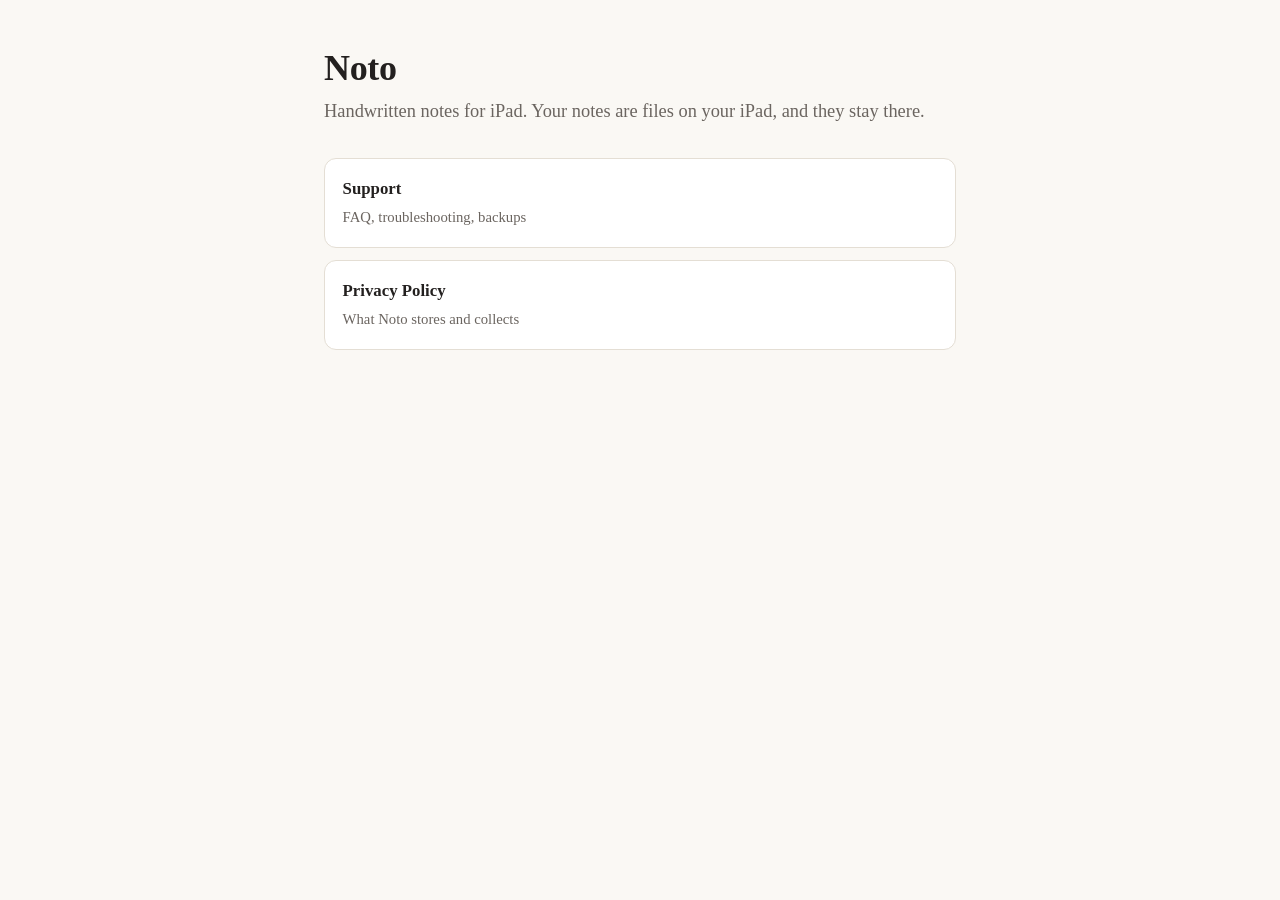
==== index.html @ a020ef0c "Noto support and privacy policy The two pages App Store Connect requires: a publicly reachable priva" ====
<!doctype html>
<meta charset="utf-8">
<meta name="viewport" content="width=device-width,initial-scale=1">
<title>Noto</title>
<link rel="stylesheet" href="style.css">
<main>
  <h1>Noto</h1>
  <p class="lede">Handwritten notes for iPad. Your notes are files on your iPad, and they stay there.</p>
  <nav class="cards">
    <a class="card" href="support.html"><strong>Support</strong><span>FAQ, troubleshooting, backups</span></a>
    <a class="card" href="privacy.html"><strong>Privacy Policy</strong><span>What Noto stores and collects</span></a>
  </nav>
</main>
---- style.css ----
:root {
  --ink: #23201f;
  --muted: #6b6560;
  --paper: #faf8f4;
  --rule: #e4ded4;
  --accent: #2f5fd0;
}
* { box-sizing: border-box; }
body {
  margin: 0;
  background: var(--paper);
  color: var(--ink);
  font: 17px/1.65 ui-serif, Georgia, "Times New Roman", serif;
  -webkit-text-size-adjust: 100%;
}
main { max-width: 42rem; margin: 0 auto; padding: 3rem 1.25rem 5rem; }
h1 { font-size: 2.25rem; line-height: 1.15; margin: 0 0 .4rem; letter-spacing: -.01em; }
h2 { font-size: 1.15rem; margin: 2.4rem 0 .5rem; letter-spacing: -.005em; }
h3 { font-size: 1rem; margin: 1.6rem 0 .3rem; }
p, li { color: var(--ink); }
.lede { font-size: 1.15rem; color: var(--muted); margin: 0 0 2rem; }
.meta { color: var(--muted); font-size: .9rem; }
a { color: var(--accent); }
hr { border: 0; border-top: 1px solid var(--rule); margin: 2.5rem 0; }
ul { padding-left: 1.15rem; }
li { margin: .35rem 0; }
.cards { display: grid; gap: .75rem; margin-top: 1.5rem; }
.card {
  display: block; padding: 1rem 1.1rem; border: 1px solid var(--rule);
  border-radius: 12px; background: #fff; text-decoration: none; color: var(--ink);
}
.card strong { display: block; font-size: 1.05rem; }
.card span { color: var(--muted); font-size: .92rem; }
.back { display: inline-block; margin-bottom: 1.5rem; font-size: .95rem; }
@media (prefers-color-scheme: dark) {
  :root { --ink: #ece7e0; --muted: #a09991; --paper: #16140f; --rule: #35302a; --accent: #8fb0ff; }
  .card { background: #1e1b16; }
}
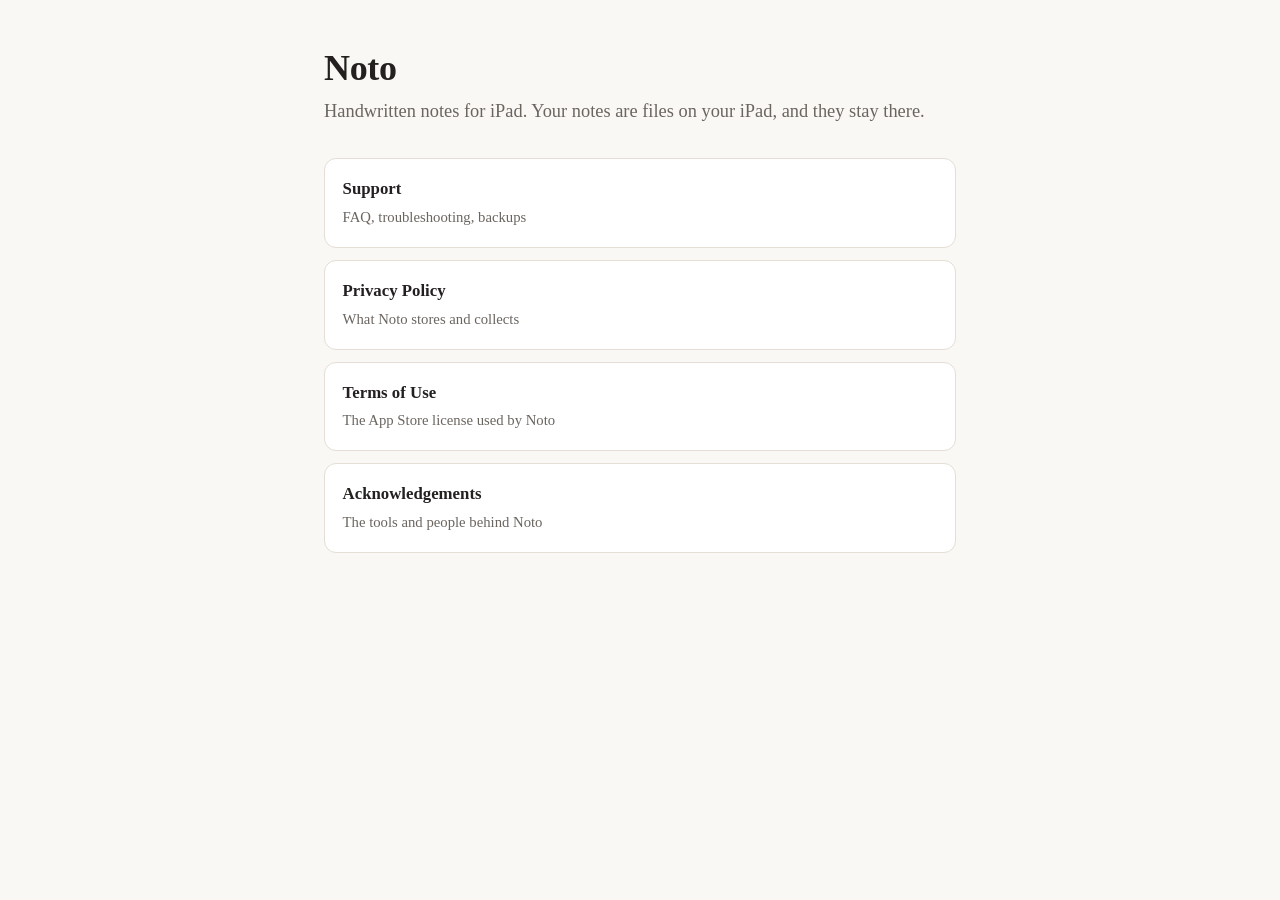
==== commit 8928feed: "Host Terms and Acknowledgements for Noto About" ====
--- a/index.html
+++ b/index.html
@@ -9,5 +9,7 @@
   <nav class="cards">
     <a class="card" href="support.html"><strong>Support</strong><span>FAQ, troubleshooting, backups</span></a>
     <a class="card" href="privacy.html"><strong>Privacy Policy</strong><span>What Noto stores and collects</span></a>
+    <a class="card" href="terms.html"><strong>Terms of Use</strong><span>The App Store license used by Noto</span></a>
+    <a class="card" href="acknowledgements.html"><strong>Acknowledgements</strong><span>The tools and people behind Noto</span></a>
   </nav>
 </main>
--- a/style.css
+++ b/style.css
@@ -32,6 +32,14 @@
 .card strong { display: block; font-size: 1.05rem; }
 .card span { color: var(--muted); font-size: .92rem; }
 .back { display: inline-block; margin-bottom: 1.5rem; font-size: .95rem; }
+.legal-links {
+  display: flex; flex-wrap: wrap; gap: .5rem 1rem;
+  margin-top: 2.5rem; padding-top: 1rem;
+  border-top: 1px solid var(--rule); font-size: .9rem;
+}
+.legal-links a, .license-link {
+  display: inline-flex; align-items: center; min-height: 44px;
+}
 @media (prefers-color-scheme: dark) {
   :root { --ink: #ece7e0; --muted: #a09991; --paper: #16140f; --rule: #35302a; --accent: #8fb0ff; }
   .card { background: #1e1b16; }
